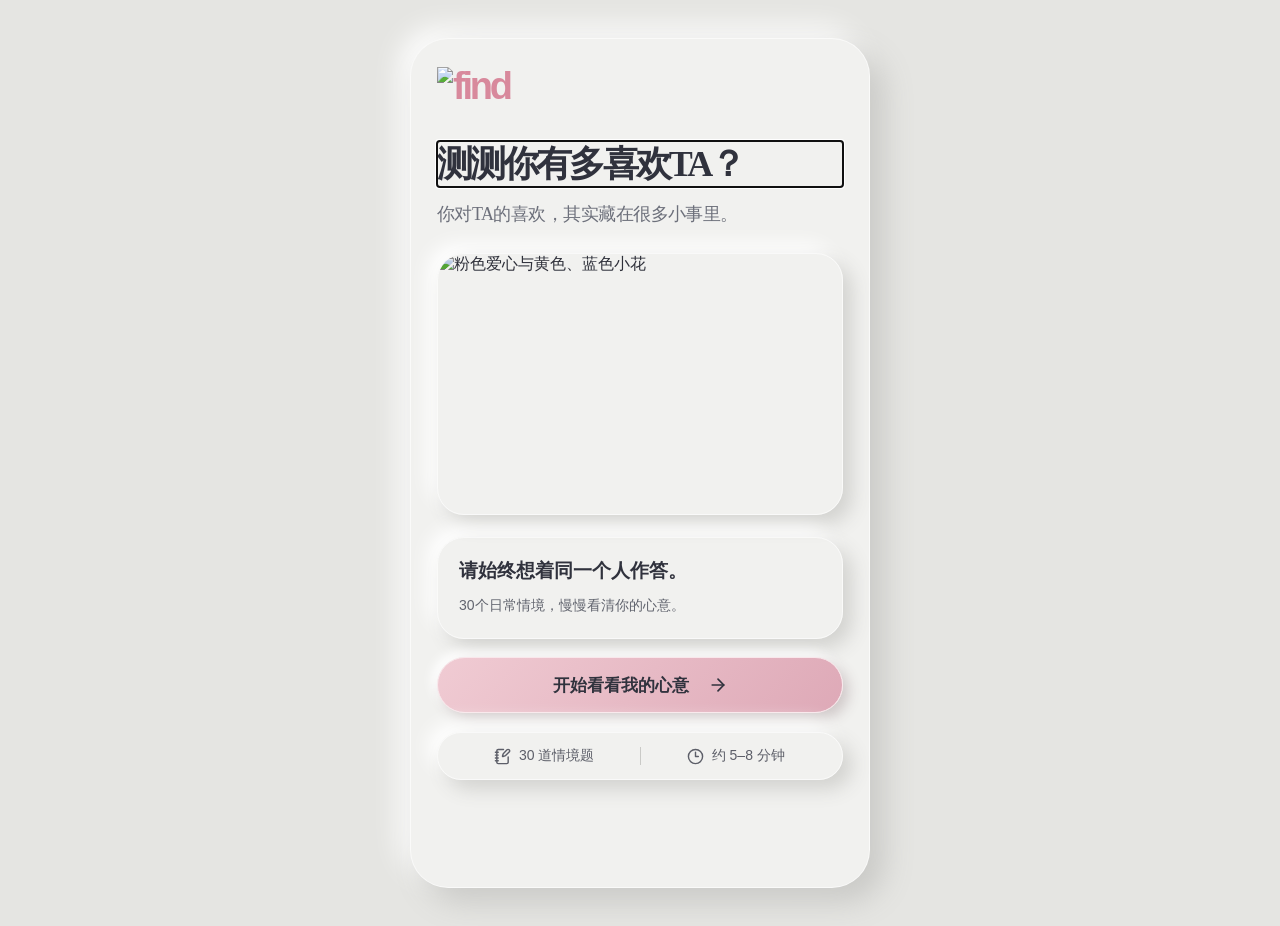
==== index.html @ 719a102c "Publish static site for GitHub Pages" ====
<!doctype html>
<html lang="zh-CN">
  <head>
    <meta charset="UTF-8" />
    <meta name="viewport" content="width=device-width, initial-scale=1.0" />
    <meta name="theme-color" content="#f1f1ef" />
    <title>find · 你有多喜欢TA？</title>
    <script type="module" crossorigin src="./app.js"></script>
    <link rel="stylesheet" crossorigin href="./app.css">
  </head>
  <body><div id="root"></div></body>
</html>
---- app.css ----
:root{--surface:#f1f1ef;--ink:#30323d;--muted:#6d707b;--pink:#d999a9;--yellow:#e5c780;--blue:#b9cde9;--raised:9px 9px 19px #d2d2cf,-9px -9px 19px #fff;--inset:inset 3px 3px 7px #d4d4d1,inset -3px -3px 7px #fff}*{box-sizing:border-box}body{color:var(--ink);-webkit-font-smoothing:antialiased;background:#e5e5e2;margin:0;font-family:-apple-system,BlinkMacSystemFont,PingFang SC,Noto Sans SC,Microsoft YaHei,sans-serif;font-size:16px}button{font:inherit;cursor:pointer;color:inherit}button:focus-visible{outline-offset:4px;outline:3px solid #bd7386}.app-shell{background:var(--surface);border:1px solid #ffffffa3;border-radius:38px;max-width:460px;min-height:850px;margin:38px auto;padding:28px 26px 24px;box-shadow:14px 14px 30px #c9c9c6,-10px -10px 28px #fff}.raised{box-shadow:var(--raised);border:1px solid #ffffffa1;border-radius:27px}.topbar{justify-content:space-between;align-items:center;min-height:42px;margin-bottom:18px;display:flex;position:relative}.brand{letter-spacing:-2.7px;color:#d8899c;font-family:Avenir Next,Century Gothic,sans-serif;font-size:38px;font-weight:600;line-height:1}.centered-brand{font-size:34px;position:absolute;left:50%;transform:translate(-50%)}.top-link,.text-button{color:#656771;background:0 0;border:0;padding:7px 0;font-size:13px}.top-note{color:#747681;font-size:12px}.icon-button{background:var(--surface);border:1px solid #fff;border-radius:50%;place-items:center;width:42px;height:42px;display:grid;box-shadow:5px 5px 10px #d2d2cf,-5px -5px 10px #fff}h1,h2,p{margin-top:0}.home-intro h1{letter-spacing:-1.3px;margin:24px 0 14px;font-size:37px;font-weight:650;line-height:1.34}.home-intro p{color:var(--muted);margin-bottom:22px;font-size:16px;line-height:1.8}.hero-art{aspect-ratio:1.55;margin-bottom:22px;overflow:hidden}.hero-art img{object-fit:cover;mix-blend-mode:multiply;width:100%;height:100%;display:block}.intro-card{margin:0 0 20px;padding:20px 21px}.intro-card h2{margin-bottom:8px;font-size:19px;line-height:1.4}.intro-card p{color:#61646e;margin:0;font-size:14px;line-height:1.8}.facts{color:#5c5e68;border-radius:26px;grid-template-columns:1fr 1px 1fr;align-items:center;margin:0 0 23px;padding:14px 11px;font-size:14px;display:grid}.facts span{white-space:nowrap;justify-content:center;align-items:center;gap:8px;display:flex}.facts i{background:#cacac7;height:18px}.primary{background:linear-gradient(130deg,#f0cbd3,#dea9b7);border:1px solid #f9e7eb;border-radius:29px;justify-content:center;align-items:center;gap:19px;width:100%;min-height:56px;font-size:17px;font-weight:650;transition:transform .15s;display:flex;box-shadow:6px 6px 13px #d0c9c9,-5px -5px 12px #fff}.primary:active{box-shadow:var(--inset);transform:translateY(2px)}.primary:disabled{opacity:.45;cursor:not-allowed}.footnote,.home-bottom{text-align:center;color:#797b83;font-size:12px;line-height:1.75}.footnote{margin:16px 0 0}.home-bottom{margin:20px 0 0}.resume-note{text-align:center;color:#70727b;margin:12px 0 0;font-size:13px}.quiz-progress [data-slot=progress-track]{height:14px;box-shadow:var(--inset);background:#e6e6e3;border:1px solid #fff;padding:3px}.quiz-progress [data-slot=progress-indicator]{background:#dba8b5;border-radius:10px}.progress-label{text-align:right;color:#777982;margin:0 0 28px;font-size:12px}.question-hint{color:#70727c;margin:0 0 26px;font-size:14px;line-height:1.75}.question-hint strong{color:#51535d}.eyebrow{color:#767983;margin:0 0 10px;font-size:13px}.answers{flex-direction:column;gap:16px;display:flex}.answer{cursor:pointer;align-items:center;gap:15px;min-height:87px;padding:17px 43px 17px 18px;transition:background .18s,box-shadow .18s;display:flex;position:relative}.answer.selected{background:#efd9de;border-color:#c994a1;box-shadow:inset 2px 2px 5px #dac0c6,inset -2px -2px 5px #fff1f3,5px 5px 12px #d5d2d0}.answer-letter{width:36px;height:36px;box-shadow:var(--inset);color:#545660;border-radius:50%;flex:0 0 36px;place-items:center;font-size:18px;display:grid}.answer-text{font-size:16px;line-height:1.65}.option-radio{opacity:0;width:100%;height:100%;position:absolute;inset:0}.selected-check{box-sizing:content-box;color:#fff;background:#656771;border-radius:50%;padding:5px;position:absolute;top:50%;right:14px;transform:translateY(-50%)}.skip-option{color:#777a82;text-underline-offset:5px;justify-content:center;align-items:center;gap:8px;min-height:42px;font-size:14px;text-decoration:underline;display:flex}.skip-selected{color:#9d5f70;font-weight:650}.skip-radio{width:16px!important;height:16px!important}.question-bottom{margin-top:24px}.result-intro p{color:#686b75;margin:0;font-size:15px;line-height:1.8}.score-card{justify-content:space-between;align-items:center;gap:7px;padding:21px 20px;display:flex}.score-label{margin-bottom:6px;font-size:16px}.score-number{letter-spacing:-5px;color:#353742;font-family:Avenir Next,sans-serif;font-size:74px;font-weight:450;line-height:1}.score-number span{letter-spacing:0;color:#5d606a;margin-left:9px;font-size:17px}.score-caption{color:#757780;line-height:1.65;margin:10px 0 0!important;font-size:12px!important}.score-ring{background:conic-gradient(#dea4b2 var(--score),#e2e2df 0);border-radius:50%;flex:0 0 112px;width:112px;height:112px;padding:8px;transform:rotate(-38deg);box-shadow:4px 4px 9px #d4d4d1,-4px -4px 9px #fff}.score-ring span{background:var(--surface);border-radius:50%;width:100%;height:100%;display:block;overflow:hidden;transform:rotate(38deg)}.score-ring img{object-fit:cover;mix-blend-mode:multiply;width:100%;height:100%}.dimensions{flex-direction:column;gap:15px;margin:22px 0;display:flex}.dimension-card{padding:0 19px}.dimension-card summary{cursor:pointer;padding:17px 0;list-style:none}.dimension-card summary::-webkit-details-marker{display:none}.dimension-top{justify-content:space-between;align-items:baseline;margin-bottom:10px;font-size:16px;font-weight:650;display:flex}.dimension-top strong{font-variant-numeric:tabular-nums;font-size:23px;font-weight:500}.metric [data-slot=progress-track]{height:12px;box-shadow:var(--inset);background:#e0e0dd}.metric [data-slot=progress-indicator]{background:var(--pink);border-radius:12px}.metric.yellow [data-slot=progress-indicator]{background:var(--yellow)}.metric.blue [data-slot=progress-indicator]{background:var(--blue)}.dimension-result{color:#545761;margin:12px 0 0;font-size:14px;line-height:1.6}.dimension-result b{margin-right:4px;font-weight:650}.dimension-detail{border-top:1px solid #dbdbd8;padding:15px 0 18px}.dimension-detail p{color:#6d7079;margin:0 0 7px;font-size:13px;line-height:1.75}.dimension-detail p:last-child{margin-bottom:0}.closing-card{margin:23px 0 18px;padding:23px 20px}.closing-card h2{margin-bottom:10px;font-size:19px;line-height:1.55}.closing-card p{color:#6b6e78;margin:0;font-size:14px;line-height:1.75}.deep-entry{text-align:left;width:100%;box-shadow:var(--raised);background:linear-gradient(135deg,#d6dfeb,#edf0f4);border:1px solid #e7edf4;border-radius:28px;justify-content:space-between;align-items:center;padding:20px 22px;font-size:15px;line-height:1.6;display:flex}.result-actions{justify-content:space-between;gap:15px;margin:18px 4px 0;display:flex}.find-dialog{max-height:85svh;font-family:inherit;overflow:auto;background:var(--surface)!important;border-radius:28px!important;width:calc(100% - 32px)!important;max-width:440px!important;padding:28px!important}.find-dialog [data-slot=dialog-title]{margin-right:26px;font-size:23px;line-height:1.45}.find-dialog [data-slot=dialog-description]{color:#747680;font-size:14px;line-height:1.65}.dialog-actions{gap:14px;margin-top:18px;display:grid}.secondary-button{background:var(--surface);border:1px solid #fff;border-radius:25px;width:100%;min-height:50px;font-size:16px;box-shadow:5px 5px 10px #d0d0cd,-5px -5px 10px #fff}.about-content,.deep-content{padding-top:6px}.about-content h3,.deep-content h3{margin:21px 0 8px;font-size:17px}.about-content p,.deep-content p{color:#60636d;margin:0;font-size:15px;line-height:1.8}.deep-content section{border-bottom:1px solid #d9d9d6;margin-bottom:16px;padding-bottom:16px}.deep-content .secondary-button{margin-top:4px}@media (width<=520px){body{background:var(--surface)}.app-shell{min-height:100svh;box-shadow:none;padding:24px 24px max(22px,env(safe-area-inset-bottom));border:0;border-radius:0;margin:0 auto}.home-intro h1{margin-top:19px;font-size:35px}.hero-art{aspect-ratio:1.58}}@media (width<=365px){.app-shell{padding-left:18px;padding-right:18px}.home-intro h1{font-size:32px}.answer-text{font-size:15px}.score-number{font-size:64px}.score-ring{flex-basis:95px;width:95px;height:95px}}@media (prefers-reduced-motion:reduce){*{transition:none!important;animation:none!important}}.home-bottom{display:none}.quiz-progress{margin:9px 0 7px}.quiz-progress [data-slot=progress-track]{background:linear-gradient(#eeeeec,#d9d9d7);border:1px solid #ffffffd9;border-radius:16px;height:17px;padding:3px;box-shadow:inset 2px 3px 7px #c6c6c3,inset -2px -2px 6px #fff,0 5px 11px #c8c8c580}.quiz-progress [data-slot=progress-indicator]{background:linear-gradient(#f3c5d0,#d995a8);border-radius:12px;box-shadow:inset 0 1px 2px #fff8,0 2px 5px #c47f9180}.progress-label{text-align:right;letter-spacing:.02em;color:#d4879b;margin:0 0 28px;font-family:Avenir Next,sans-serif;font-size:15px;font-weight:600}.question-heading{margin-bottom:24px}.question-heading h1{letter-spacing:-.5px;margin:0;font-size:24px;font-weight:650;line-height:1.58}.answer-letter{font-family:Avenir Next,sans-serif}.result-intro{margin:18px 0}.report-kicker{letter-spacing:.12em;text-transform:uppercase;font-family:Avenir Next,sans-serif;color:#d4889b!important;margin:0 0 9px!important;font-size:12px!important}.result-intro h1{letter-spacing:-.7px;margin-bottom:15px;font-size:26px;font-weight:650;line-height:1.4}.result-summary{background:linear-gradient(90deg,#f1dce1,#f6f2f0);border-left:4px solid #d894a5;border-radius:18px;padding:15px 17px;position:relative}.result-summary span{color:#ad6779;letter-spacing:.06em;font-size:12px;font-weight:650}.result-summary p{color:#50535e;margin:4px 0 0;line-height:1.68;font-size:15px!important}.score-card{padding:19px 20px}.score-number,.dimension-top strong{font-family:Georgia,Times New Roman,serif;font-weight:400}.score-number span{font-family:Avenir Next,sans-serif}.dimensions{gap:13px;margin:20px 0}.dimension-card summary{padding:15px 0}.dimension-top{margin-bottom:9px}.dimension-top strong{font-size:25px}.dimension-result{align-items:center;gap:8px;margin:11px 0 0;font-size:14px;line-height:1.55;display:flex}.dimension-result b{color:#a96275;white-space:nowrap;background:#f0d9de;border-radius:9px;padding:3px 7px;font-size:12px;font-weight:650}.yellow .dimension-result b{color:#aa8740;background:#f5ebce}.blue .dimension-result b{color:#6983a5;background:#dfe9f7}.dimension-detail{padding:14px 0 16px}.explain-label{color:#a26275;letter-spacing:.03em;margin:0 0 6px;font-size:12px;font-weight:650;display:block}.explain-label.personal{color:#6c7f9e;margin-top:12px}.dimension-detail p{margin:0;font-size:13px;line-height:1.72}.closing-card{background:linear-gradient(135deg,#f1ebea,#f7f4f2);margin:20px 0 16px;padding:19px 20px}.closing-card>span{color:#d28699;margin-bottom:8px;font-family:Georgia,Times New Roman,serif;font-size:14px;font-style:italic;display:block}.closing-card h2{margin-bottom:9px;font-size:18px;font-weight:600;line-height:1.52}.closing-card p{font-size:13px;line-height:1.7}.deep-entry{padding:18px 22px;font-size:14px;line-height:1.55}.deep-entry b{font-size:19px}.result-actions{margin-top:16px}@media (width<=520px){.app-shell{padding:22px 22px max(20px,env(safe-area-inset-bottom))}.home-intro h1{font-size:34px}}@media (width<=365px){.dimension-result{gap:5px;font-size:13px}}body{font-family:PingFang SC,Hiragino Sans GB,Microsoft YaHei,sans-serif}.brand{letter-spacing:-3.2px;font-family:Avenir Next,Futura,sans-serif;font-weight:700}.home-intro h1,.question-heading h1,.result-intro h1,.closing-card h2{letter-spacing:-.08em;font-family:Songti SC,STSong,Noto Serif SC,serif;font-weight:600}.question-heading h1{letter-spacing:-.05em;font-family:PingFang SC,Hiragino Sans GB,sans-serif;font-weight:650}.progress-label{float:right;color:#a94f68;letter-spacing:.04em;background:linear-gradient(145deg,#f8dce3,#eab0bf);border-radius:16px;justify-content:center;align-items:center;min-height:28px;margin:-1px 0 27px;padding:4px 11px;font-family:Avenir Next,Futura,sans-serif;font-size:13px;display:inline-flex;box-shadow:inset 1px 1px 2px #fff9,3px 3px 7px #c98f9c80}.progress-label:before{content:"♥";margin-right:5px;font-size:11px}.quiz-progress [data-slot=progress-track]{background:linear-gradient(#fdfdfc,#dbdbda);border-radius:18px;height:19px;padding:3px 4px;box-shadow:inset 2px 3px 8px #bfc0be,inset -2px -2px 6px #fff,0 6px 13px #c7c7c580}.quiz-progress [data-slot=progress-indicator]{background:linear-gradient(145deg,#f9c7d2,#d97993);box-shadow:inset 1px 1px 2px #fff9,0 3px 6px #bd718780}.dimension-card summary{padding-bottom:36px;position:relative}.expand-hint{color:#90929a;align-items:center;gap:3px;font-size:11px;line-height:1;display:inline-flex;position:absolute;bottom:13px;right:0}.dimension-card[open] .expand-hint svg{transform:rotate(180deg)}.result-intro h1{white-space:nowrap;letter-spacing:-.1em;font-size:23px}.closing-card p{white-space:nowrap;letter-spacing:.01em;font-family:Avenir Next,PingFang SC,sans-serif;font-size:12px}.result-summary p{font-family:Songti SC,STSong,serif;line-height:1.7;font-size:16px!important}.dimension-result span{font-family:Songti SC,STSong,serif}.dimension-detail p{font-family:Songti SC,STSong,serif;font-size:14px;line-height:1.75}@media (width<=365px){.result-intro h1{font-size:20px}.closing-card p{font-size:11px}}.heart-sticker{color:#e690a6;background:linear-gradient(145deg,#f8d4dc,#e9a5b5);border:1px solid #fff6;border-radius:15px 15px 17px 17px;place-items:center;width:39px;height:34px;display:grid;transform:rotate(-7deg);box-shadow:inset 1px 1px 2px #fff9,4px 4px 9px #c78a9980}.heart-sticker svg{transform:rotate(7deg)}.home-intro h1{margin:30px 0 11px;font-size:36px;line-height:1.28}.home-intro p{letter-spacing:-.03em;margin:0 0 23px;font-family:Songti SC,STSong,serif;font-size:18px}.intro-card{margin-bottom:18px}.primary{margin-bottom:19px}.facts{margin:0 0 5px}.progress-label{display:none}.progress-stage{margin:12px 0 38px;position:relative}.progress-stage .quiz-progress{margin:0}.progress-heart{color:#fff;letter-spacing:-.03em;clip-path:polygon(50% 95%,7% 55%,0 30%,12% 8%,32% 8%,50% 25%,68% 8%,88% 8%,100% 30%,93% 55%);filter:drop-shadow(3px 4px 4px #bc6f8270);z-index:1;background:linear-gradient(145deg,#f4b5c4,#d76f8a);place-items:center;width:48px;height:42px;padding-top:1px;font-family:Avenir Next,Futura,sans-serif;font-size:11px;font-weight:700;display:grid;position:absolute;top:-26px;left:0;transform:translate(-50%)}.progress-heart:after{content:"";filter:blur(2px);background:#fff5;border-radius:50%;position:absolute;inset:6px 10px 17px 11px}.progress-heart{isolation:isolate}.progress-heart:before{content:"";z-index:-1;position:absolute;inset:0}.closing-card>span,.deep-entry>span{letter-spacing:.03em;font-family:PingFang SC,Hiragino Sans GB,sans-serif;font-style:normal;font-weight:500}.closing-card{padding-bottom:19px}@media (width<=520px){.home-intro h1{font-size:34px}.home-intro p{font-size:17px}.progress-stage{margin-bottom:38px}}@media (width<=365px){.home-intro h1{font-size:31px}.heart-sticker{width:36px}}.heart-sticker{color:#e780a0;background:linear-gradient(145deg,#fff7fa,#f5c5d2);border-radius:18px;width:47px;height:34px;position:relative;transform:rotate(-4deg);box-shadow:inset 1px 1px 2px #fff,3px 4px 8px #c8789080}.heart-sticker:after{content:"";clip-path:polygon(0 0,100% 0,0 100%);filter:drop-shadow(-1px 2px 1px #c8789070);background:#f1b5c6;width:12px;height:12px;position:absolute;bottom:-6px;left:8px}.heart-sticker svg{stroke-width:1.7px;width:16px;height:16px}.counter{letter-spacing:.03em;color:#383944;font-family:Kaiti SC,STKaiti,KaiTi,serif;font-size:24px;font-weight:500}.counter span{color:#84858c;font-family:Avenir Next,sans-serif;font-size:17px}.progress-stage{align-items:center;gap:10px;margin:21px 0 33px;display:flex}.progress-stage .quiz-progress{flex:1;margin:0}.progress-stage .quiz-progress [data-slot=progress-track]{-webkit-backdrop-filter:blur(8px);backdrop-filter:blur(8px);background:linear-gradient(135deg,#ffffffa8,#e8e4e8a8);border:1px solid #ffffffd9;border-radius:15px;height:22px;padding:3px 4px;box-shadow:inset 2px 2px 6px #bdb9bd75,inset -2px -2px 5px #fff,4px 5px 10px #c9c3c680}.progress-stage .quiz-progress [data-slot=progress-indicator]{background:linear-gradient(135deg,#ffd5e0 0%,#ef9bb5 48%,#dc7896 100%);border-radius:11px;box-shadow:inset 2px 2px 3px #fff9,inset -2px -1px 4px #bd6c8270,0 2px 5px #d7789180}.progress-stage .progress-label{float:none;color:#a8556d;letter-spacing:0;background:linear-gradient(135deg,#fff5f8cc,#f1b4c5d9);border:1px solid #ffffffd5;border-radius:17px;place-items:center;min-width:51px;height:32px;margin:0;padding:0 9px;font-family:Kaiti SC,STKaiti,KaiTi,serif;font-size:16px;font-weight:600;display:grid;box-shadow:inset 1px 1px 2px #fff,3px 4px 8px #c5819170}.progress-stage .progress-label:before,.progress-heart{display:none}.question-heading{margin-top:10px}@media (width<=365px){.counter{font-size:21px}.progress-stage .progress-label{min-width:47px;font-size:14px}}.brand.brand-mark{object-fit:contain;width:100px;height:44px;display:block}.brand.brand-mark.centered-brand{width:82px;height:36px}.counter{letter-spacing:-1px;color:#ca8297;font-variant-numeric:tabular-nums;text-shadow:0 1px #fff,0 2px 2px #bd82951a;align-items:baseline;gap:5px;font-family:Futura,Avenir Next,Century Gothic,sans-serif;font-size:29px;font-weight:400;display:flex}.counter span{letter-spacing:0;color:#ce9aaa;font-family:inherit;font-size:15px;font-weight:400}.minimal-progress{align-items:center;gap:13px;margin:25px 0 30px;display:flex}.minimal-track{background:#e5dfe0;border-radius:5px;flex:1;height:5px;overflow:hidden;box-shadow:inset 0 1px 2px #bfa8b321,0 1px #ffffffb0}.minimal-track>span{border-radius:inherit;background:linear-gradient(90deg,#e8bbc7,#cc8198);height:100%;transition:width .25s;display:block}.minimal-percent{text-align:right;letter-spacing:.02em;color:#b5788b;font-variant-numeric:tabular-nums;min-width:31px;font-family:Avenir Next,Futura,sans-serif;font-size:12px}@media (width<=365px){.counter{font-size:25px}.counter span{font-size:13px}.brand.brand-mark.centered-brand{width:74px}}.closing-card p{white-space:normal}.total-verdict{background:linear-gradient(110deg,#f7e5e9,#f6f2f0);border-left-color:#d98ea2;margin:16px 0 20px;padding:17px 18px}.total-verdict h2{margin:6px 0 4px;font-family:Songti SC,STSong,serif;font-size:19px;line-height:1.45}.total-verdict p{color:#62656f!important;font-family:PingFang SC,Hiragino Sans GB,sans-serif!important;font-size:13px!important;line-height:1.7!important}.dimension-guide{color:#777983;margin:0 0 11px;font-size:12px;line-height:1.6}.dimension-result span{font-size:15px;font-weight:600}.deep-entry small{color:#656b76;margin-top:5px;font-size:11px;font-weight:400;line-height:1.55;display:block}.deep-entry b{margin-top:1px;display:inline-block}.closing-card h2{margin-bottom:7px}.result-summary>h2{color:#373944}@media (width<=365px){.total-verdict h2{font-size:17px}.dimension-top{font-size:15px}.dimension-result span{font-size:14px}}
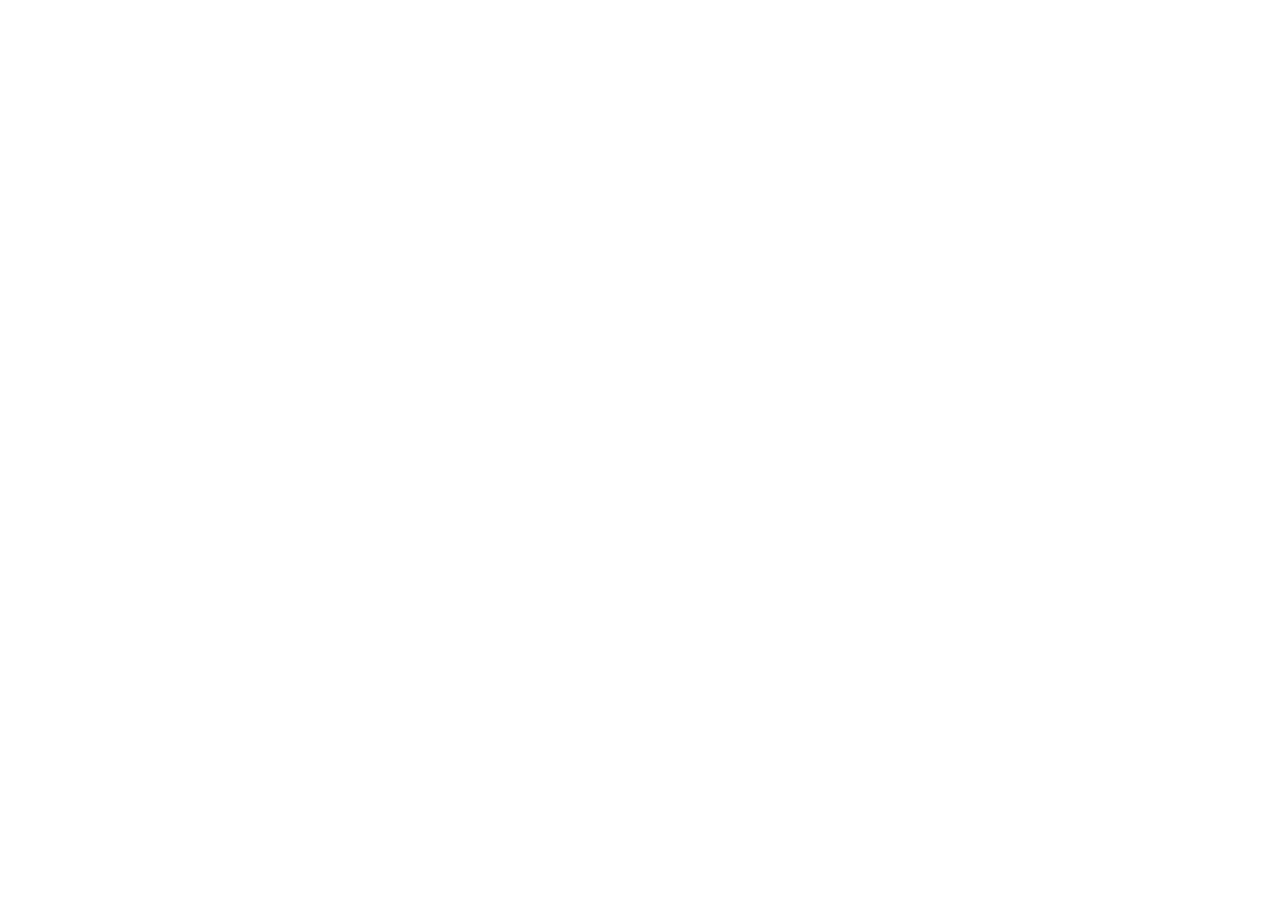
==== commit c2196656: "Add files via upload" ====
--- a/index.html
+++ b/index.html
@@ -5,8 +5,8 @@
     <meta name="viewport" content="width=device-width, initial-scale=1.0" />
     <meta name="theme-color" content="#f1f1ef" />
     <title>find · 你有多喜欢TA？</title>
-    <script type="module" crossorigin src="./app.js"></script>
-    <link rel="stylesheet" crossorigin href="./app.css">
+    <script type="module" crossorigin src="/love-test3/assets/index-DCf-4Rt8.js"></script>
+    <link rel="stylesheet" crossorigin href="/love-test3/assets/index-B7_RnQpk.css">
   </head>
   <body><div id="root"></div></body>
 </html>
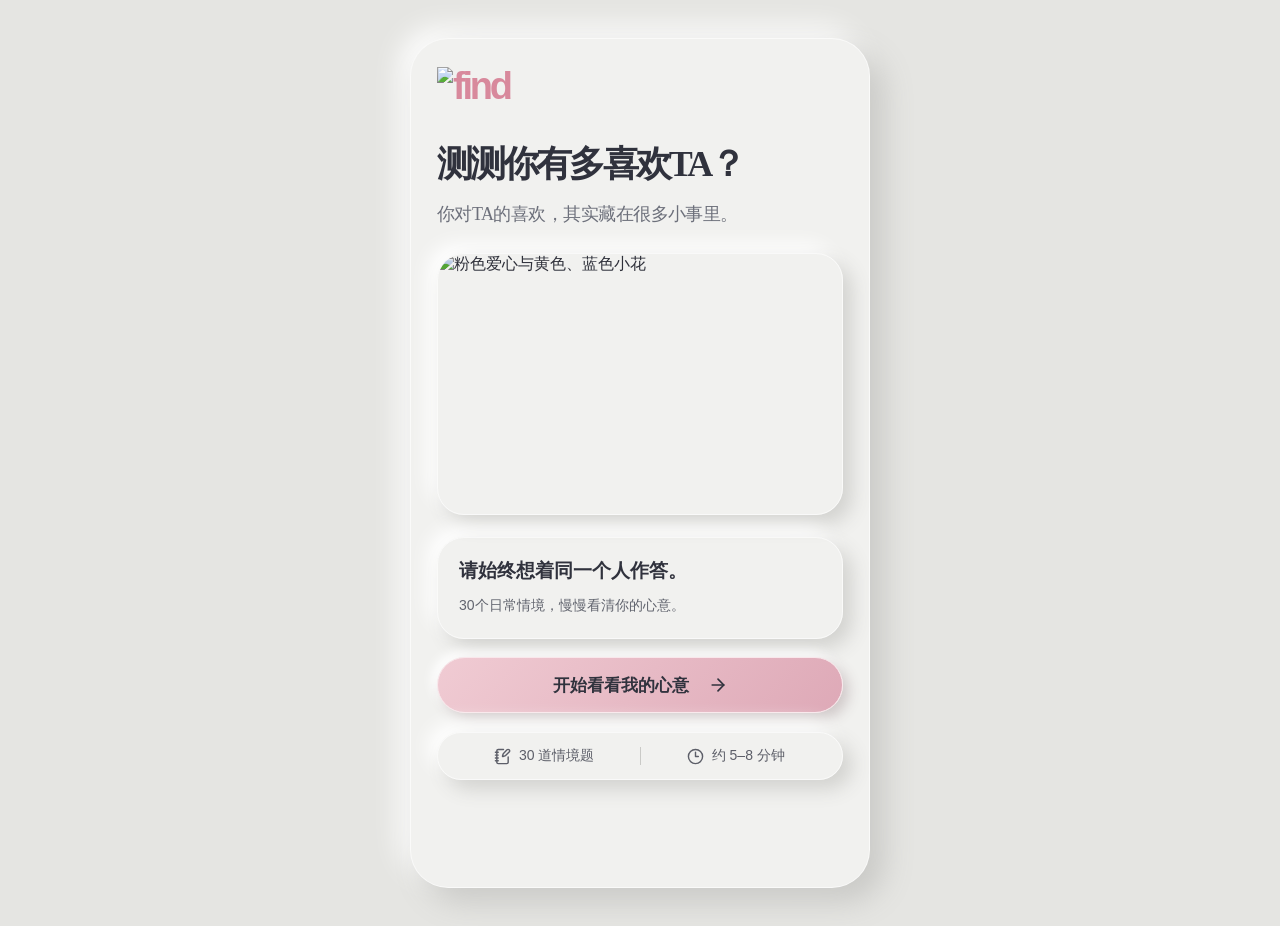
==== commit 1dd0141e: "Add files via upload" ====
--- a/index.html
+++ b/index.html
@@ -5,8 +5,8 @@
     <meta name="viewport" content="width=device-width, initial-scale=1.0" />
     <meta name="theme-color" content="#f1f1ef" />
     <title>find · 你有多喜欢TA？</title>
-    <script type="module" crossorigin src="/love-test3/assets/index-DCf-4Rt8.js"></script>
-    <link rel="stylesheet" crossorigin href="/love-test3/assets/index-B7_RnQpk.css">
+    <script type="module" crossorigin src="./app.js"></script>
+    <link rel="stylesheet" crossorigin href="./app.css">
   </head>
   <body><div id="root"></div></body>
 </html>
--- a/app.css
+++ b/app.css
@@ -0,0 +1 @@
+:root{--surface:#f1f1ef;--ink:#30323d;--muted:#6d707b;--pink:#d999a9;--yellow:#e5c780;--blue:#b9cde9;--raised:9px 9px 19px #d2d2cf,-9px -9px 19px #fff;--inset:inset 3px 3px 7px #d4d4d1,inset -3px -3px 7px #fff}*{box-sizing:border-box}body{color:var(--ink);-webkit-font-smoothing:antialiased;background:#e5e5e2;margin:0;font-family:-apple-system,BlinkMacSystemFont,PingFang SC,Noto Sans SC,Microsoft YaHei,sans-serif;font-size:16px}button{font:inherit;cursor:pointer;color:inherit}button:focus-visible{outline-offset:4px;outline:3px solid #bd7386}.app-shell{background:var(--surface);border:1px solid #ffffffa3;border-radius:38px;max-width:460px;min-height:850px;margin:38px auto;padding:28px 26px 24px;box-shadow:14px 14px 30px #c9c9c6,-10px -10px 28px #fff}.raised{box-shadow:var(--raised);border:1px solid #ffffffa1;border-radius:27px}.topbar{justify-content:space-between;align-items:center;min-height:42px;margin-bottom:18px;display:flex;position:relative}.brand{letter-spacing:-2.7px;color:#d8899c;font-family:Avenir Next,Century Gothic,sans-serif;font-size:38px;font-weight:600;line-height:1}.centered-brand{font-size:34px;position:absolute;left:50%;transform:translate(-50%)}.top-link,.text-button{color:#656771;background:0 0;border:0;padding:7px 0;font-size:13px}.top-note{color:#747681;font-size:12px}.icon-button{background:var(--surface);border:1px solid #fff;border-radius:50%;place-items:center;width:42px;height:42px;display:grid;box-shadow:5px 5px 10px #d2d2cf,-5px -5px 10px #fff}h1,h2,p{margin-top:0}.home-intro h1{letter-spacing:-1.3px;margin:24px 0 14px;font-size:37px;font-weight:650;line-height:1.34}.home-intro p{color:var(--muted);margin-bottom:22px;font-size:16px;line-height:1.8}.hero-art{aspect-ratio:1.55;margin-bottom:22px;overflow:hidden}.hero-art img{object-fit:cover;mix-blend-mode:multiply;width:100%;height:100%;display:block}.intro-card{margin:0 0 20px;padding:20px 21px}.intro-card h2{margin-bottom:8px;font-size:19px;line-height:1.4}.intro-card p{color:#61646e;margin:0;font-size:14px;line-height:1.8}.facts{color:#5c5e68;border-radius:26px;grid-template-columns:1fr 1px 1fr;align-items:center;margin:0 0 23px;padding:14px 11px;font-size:14px;display:grid}.facts span{white-space:nowrap;justify-content:center;align-items:center;gap:8px;display:flex}.facts i{background:#cacac7;height:18px}.primary{background:linear-gradient(130deg,#f0cbd3,#dea9b7);border:1px solid #f9e7eb;border-radius:29px;justify-content:center;align-items:center;gap:19px;width:100%;min-height:56px;font-size:17px;font-weight:650;transition:transform .15s;display:flex;box-shadow:6px 6px 13px #d0c9c9,-5px -5px 12px #fff}.primary:active{box-shadow:var(--inset);transform:translateY(2px)}.primary:disabled{opacity:.45;cursor:not-allowed}.footnote,.home-bottom{text-align:center;color:#797b83;font-size:12px;line-height:1.75}.footnote{margin:16px 0 0}.home-bottom{margin:20px 0 0}.resume-note{text-align:center;color:#70727b;margin:12px 0 0;font-size:13px}.quiz-progress [data-slot=progress-track]{height:14px;box-shadow:var(--inset);background:#e6e6e3;border:1px solid #fff;padding:3px}.quiz-progress [data-slot=progress-indicator]{background:#dba8b5;border-radius:10px}.progress-label{text-align:right;color:#777982;margin:0 0 28px;font-size:12px}.question-hint{color:#70727c;margin:0 0 26px;font-size:14px;line-height:1.75}.question-hint strong{color:#51535d}.eyebrow{color:#767983;margin:0 0 10px;font-size:13px}.answers{flex-direction:column;gap:16px;display:flex}.answer{cursor:pointer;align-items:center;gap:15px;min-height:87px;padding:17px 43px 17px 18px;transition:background .18s,box-shadow .18s;display:flex;position:relative}.answer.selected{background:#efd9de;border-color:#c994a1;box-shadow:inset 2px 2px 5px #dac0c6,inset -2px -2px 5px #fff1f3,5px 5px 12px #d5d2d0}.answer-letter{width:36px;height:36px;box-shadow:var(--inset);color:#545660;border-radius:50%;flex:0 0 36px;place-items:center;font-size:18px;display:grid}.answer-text{font-size:16px;line-height:1.65}.option-radio{opacity:0;width:100%;height:100%;position:absolute;inset:0}.selected-check{box-sizing:content-box;color:#fff;background:#656771;border-radius:50%;padding:5px;position:absolute;top:50%;right:14px;transform:translateY(-50%)}.skip-option{color:#777a82;text-underline-offset:5px;justify-content:center;align-items:center;gap:8px;min-height:42px;font-size:14px;text-decoration:underline;display:flex}.skip-selected{color:#9d5f70;font-weight:650}.skip-radio{width:16px!important;height:16px!important}.question-bottom{margin-top:24px}.result-intro p{color:#686b75;margin:0;font-size:15px;line-height:1.8}.score-card{justify-content:space-between;align-items:center;gap:7px;padding:21px 20px;display:flex}.score-label{margin-bottom:6px;font-size:16px}.score-number{letter-spacing:-5px;color:#353742;font-family:Avenir Next,sans-serif;font-size:74px;font-weight:450;line-height:1}.score-number span{letter-spacing:0;color:#5d606a;margin-left:9px;font-size:17px}.score-caption{color:#757780;line-height:1.65;margin:10px 0 0!important;font-size:12px!important}.score-ring{background:conic-gradient(#dea4b2 var(--score),#e2e2df 0);border-radius:50%;flex:0 0 112px;width:112px;height:112px;padding:8px;transform:rotate(-38deg);box-shadow:4px 4px 9px #d4d4d1,-4px -4px 9px #fff}.score-ring span{background:var(--surface);border-radius:50%;width:100%;height:100%;display:block;overflow:hidden;transform:rotate(38deg)}.score-ring img{object-fit:cover;mix-blend-mode:multiply;width:100%;height:100%}.dimensions{flex-direction:column;gap:15px;margin:22px 0;display:flex}.dimension-card{padding:0 19px}.dimension-card summary{cursor:pointer;padding:17px 0;list-style:none}.dimension-card summary::-webkit-details-marker{display:none}.dimension-top{justify-content:space-between;align-items:baseline;margin-bottom:10px;font-size:16px;font-weight:650;display:flex}.dimension-top strong{font-variant-numeric:tabular-nums;font-size:23px;font-weight:500}.metric [data-slot=progress-track]{height:12px;box-shadow:var(--inset);background:#e0e0dd}.metric [data-slot=progress-indicator]{background:var(--pink);border-radius:12px}.metric.yellow [data-slot=progress-indicator]{background:var(--yellow)}.metric.blue [data-slot=progress-indicator]{background:var(--blue)}.dimension-result{color:#545761;margin:12px 0 0;font-size:14px;line-height:1.6}.dimension-result b{margin-right:4px;font-weight:650}.dimension-detail{border-top:1px solid #dbdbd8;padding:15px 0 18px}.dimension-detail p{color:#6d7079;margin:0 0 7px;font-size:13px;line-height:1.75}.dimension-detail p:last-child{margin-bottom:0}.closing-card{margin:23px 0 18px;padding:23px 20px}.closing-card h2{margin-bottom:10px;font-size:19px;line-height:1.55}.closing-card p{color:#6b6e78;margin:0;font-size:14px;line-height:1.75}.deep-entry{text-align:left;width:100%;box-shadow:var(--raised);background:linear-gradient(135deg,#d6dfeb,#edf0f4);border:1px solid #e7edf4;border-radius:28px;justify-content:space-between;align-items:center;padding:20px 22px;font-size:15px;line-height:1.6;display:flex}.result-actions{justify-content:space-between;gap:15px;margin:18px 4px 0;display:flex}.find-dialog{max-height:85svh;font-family:inherit;overflow:auto;background:var(--surface)!important;border-radius:28px!important;width:calc(100% - 32px)!important;max-width:440px!important;padding:28px!important}.find-dialog [data-slot=dialog-title]{margin-right:26px;font-size:23px;line-height:1.45}.find-dialog [data-slot=dialog-description]{color:#747680;font-size:14px;line-height:1.65}.dialog-actions{gap:14px;margin-top:18px;display:grid}.secondary-button{background:var(--surface);border:1px solid #fff;border-radius:25px;width:100%;min-height:50px;font-size:16px;box-shadow:5px 5px 10px #d0d0cd,-5px -5px 10px #fff}.about-content,.deep-content{padding-top:6px}.about-content h3,.deep-content h3{margin:21px 0 8px;font-size:17px}.about-content p,.deep-content p{color:#60636d;margin:0;font-size:15px;line-height:1.8}.deep-content section{border-bottom:1px solid #d9d9d6;margin-bottom:16px;padding-bottom:16px}.deep-content .secondary-button{margin-top:4px}@media (width<=520px){body{background:var(--surface)}.app-shell{min-height:100svh;box-shadow:none;padding:24px 24px max(22px,env(safe-area-inset-bottom));border:0;border-radius:0;margin:0 auto}.home-intro h1{margin-top:19px;font-size:35px}.hero-art{aspect-ratio:1.58}}@media (width<=365px){.app-shell{padding-left:18px;padding-right:18px}.home-intro h1{font-size:32px}.answer-text{font-size:15px}.score-number{font-size:64px}.score-ring{flex-basis:95px;width:95px;height:95px}}@media (prefers-reduced-motion:reduce){*{transition:none!important;animation:none!important}}.home-bottom{display:none}.quiz-progress{margin:9px 0 7px}.quiz-progress [data-slot=progress-track]{background:linear-gradient(#eeeeec,#d9d9d7);border:1px solid #ffffffd9;border-radius:16px;height:17px;padding:3px;box-shadow:inset 2px 3px 7px #c6c6c3,inset -2px -2px 6px #fff,0 5px 11px #c8c8c580}.quiz-progress [data-slot=progress-indicator]{background:linear-gradient(#f3c5d0,#d995a8);border-radius:12px;box-shadow:inset 0 1px 2px #fff8,0 2px 5px #c47f9180}.progress-label{text-align:right;letter-spacing:.02em;color:#d4879b;margin:0 0 28px;font-family:Avenir Next,sans-serif;font-size:15px;font-weight:600}.question-heading{margin-bottom:24px}.question-heading h1{letter-spacing:-.5px;margin:0;font-size:24px;font-weight:650;line-height:1.58}.answer-letter{font-family:Avenir Next,sans-serif}.result-intro{margin:18px 0}.report-kicker{letter-spacing:.12em;text-transform:uppercase;font-family:Avenir Next,sans-serif;color:#d4889b!important;margin:0 0 9px!important;font-size:12px!important}.result-intro h1{letter-spacing:-.7px;margin-bottom:15px;font-size:26px;font-weight:650;line-height:1.4}.result-summary{background:linear-gradient(90deg,#f1dce1,#f6f2f0);border-left:4px solid #d894a5;border-radius:18px;padding:15px 17px;position:relative}.result-summary span{color:#ad6779;letter-spacing:.06em;font-size:12px;font-weight:650}.result-summary p{color:#50535e;margin:4px 0 0;line-height:1.68;font-size:15px!important}.score-card{padding:19px 20px}.score-number,.dimension-top strong{font-family:Georgia,Times New Roman,serif;font-weight:400}.score-number span{font-family:Avenir Next,sans-serif}.dimensions{gap:13px;margin:20px 0}.dimension-card summary{padding:15px 0}.dimension-top{margin-bottom:9px}.dimension-top strong{font-size:25px}.dimension-result{align-items:center;gap:8px;margin:11px 0 0;font-size:14px;line-height:1.55;display:flex}.dimension-result b{color:#a96275;white-space:nowrap;background:#f0d9de;border-radius:9px;padding:3px 7px;font-size:12px;font-weight:650}.yellow .dimension-result b{color:#aa8740;background:#f5ebce}.blue .dimension-result b{color:#6983a5;background:#dfe9f7}.dimension-detail{padding:14px 0 16px}.explain-label{color:#a26275;letter-spacing:.03em;margin:0 0 6px;font-size:12px;font-weight:650;display:block}.explain-label.personal{color:#6c7f9e;margin-top:12px}.dimension-detail p{margin:0;font-size:13px;line-height:1.72}.closing-card{background:linear-gradient(135deg,#f1ebea,#f7f4f2);margin:20px 0 16px;padding:19px 20px}.closing-card>span{color:#d28699;margin-bottom:8px;font-family:Georgia,Times New Roman,serif;font-size:14px;font-style:italic;display:block}.closing-card h2{margin-bottom:9px;font-size:18px;font-weight:600;line-height:1.52}.closing-card p{font-size:13px;line-height:1.7}.deep-entry{padding:18px 22px;font-size:14px;line-height:1.55}.deep-entry b{font-size:19px}.result-actions{margin-top:16px}@media (width<=520px){.app-shell{padding:22px 22px max(20px,env(safe-area-inset-bottom))}.home-intro h1{font-size:34px}}@media (width<=365px){.dimension-result{gap:5px;font-size:13px}}body{font-family:PingFang SC,Hiragino Sans GB,Microsoft YaHei,sans-serif}.brand{letter-spacing:-3.2px;font-family:Avenir Next,Futura,sans-serif;font-weight:700}.home-intro h1,.question-heading h1,.result-intro h1,.closing-card h2{letter-spacing:-.08em;font-family:Songti SC,STSong,Noto Serif SC,serif;font-weight:600}.question-heading h1{letter-spacing:-.05em;font-family:PingFang SC,Hiragino Sans GB,sans-serif;font-weight:650}.progress-label{float:right;color:#a94f68;letter-spacing:.04em;background:linear-gradient(145deg,#f8dce3,#eab0bf);border-radius:16px;justify-content:center;align-items:center;min-height:28px;margin:-1px 0 27px;padding:4px 11px;font-family:Avenir Next,Futura,sans-serif;font-size:13px;display:inline-flex;box-shadow:inset 1px 1px 2px #fff9,3px 3px 7px #c98f9c80}.progress-label:before{content:"♥";margin-right:5px;font-size:11px}.quiz-progress [data-slot=progress-track]{background:linear-gradient(#fdfdfc,#dbdbda);border-radius:18px;height:19px;padding:3px 4px;box-shadow:inset 2px 3px 8px #bfc0be,inset -2px -2px 6px #fff,0 6px 13px #c7c7c580}.quiz-progress [data-slot=progress-indicator]{background:linear-gradient(145deg,#f9c7d2,#d97993);box-shadow:inset 1px 1px 2px #fff9,0 3px 6px #bd718780}.dimension-card summary{padding-bottom:36px;position:relative}.expand-hint{color:#90929a;align-items:center;gap:3px;font-size:11px;line-height:1;display:inline-flex;position:absolute;bottom:13px;right:0}.dimension-card[open] .expand-hint svg{transform:rotate(180deg)}.result-intro h1{white-space:nowrap;letter-spacing:-.1em;font-size:23px}.closing-card p{white-space:nowrap;letter-spacing:.01em;font-family:Avenir Next,PingFang SC,sans-serif;font-size:12px}.result-summary p{font-family:Songti SC,STSong,serif;line-height:1.7;font-size:16px!important}.dimension-result span{font-family:Songti SC,STSong,serif}.dimension-detail p{font-family:Songti SC,STSong,serif;font-size:14px;line-height:1.75}@media (width<=365px){.result-intro h1{font-size:20px}.closing-card p{font-size:11px}}.heart-sticker{color:#e690a6;background:linear-gradient(145deg,#f8d4dc,#e9a5b5);border:1px solid #fff6;border-radius:15px 15px 17px 17px;place-items:center;width:39px;height:34px;display:grid;transform:rotate(-7deg);box-shadow:inset 1px 1px 2px #fff9,4px 4px 9px #c78a9980}.heart-sticker svg{transform:rotate(7deg)}.home-intro h1{margin:30px 0 11px;font-size:36px;line-height:1.28}.home-intro p{letter-spacing:-.03em;margin:0 0 23px;font-family:Songti SC,STSong,serif;font-size:18px}.intro-card{margin-bottom:18px}.primary{margin-bottom:19px}.facts{margin:0 0 5px}.progress-label{display:none}.progress-stage{margin:12px 0 38px;position:relative}.progress-stage .quiz-progress{margin:0}.progress-heart{color:#fff;letter-spacing:-.03em;clip-path:polygon(50% 95%,7% 55%,0 30%,12% 8%,32% 8%,50% 25%,68% 8%,88% 8%,100% 30%,93% 55%);filter:drop-shadow(3px 4px 4px #bc6f8270);z-index:1;background:linear-gradient(145deg,#f4b5c4,#d76f8a);place-items:center;width:48px;height:42px;padding-top:1px;font-family:Avenir Next,Futura,sans-serif;font-size:11px;font-weight:700;display:grid;position:absolute;top:-26px;left:0;transform:translate(-50%)}.progress-heart:after{content:"";filter:blur(2px);background:#fff5;border-radius:50%;position:absolute;inset:6px 10px 17px 11px}.progress-heart{isolation:isolate}.progress-heart:before{content:"";z-index:-1;position:absolute;inset:0}.closing-card>span,.deep-entry>span{letter-spacing:.03em;font-family:PingFang SC,Hiragino Sans GB,sans-serif;font-style:normal;font-weight:500}.closing-card{padding-bottom:19px}@media (width<=520px){.home-intro h1{font-size:34px}.home-intro p{font-size:17px}.progress-stage{margin-bottom:38px}}@media (width<=365px){.home-intro h1{font-size:31px}.heart-sticker{width:36px}}.heart-sticker{color:#e780a0;background:linear-gradient(145deg,#fff7fa,#f5c5d2);border-radius:18px;width:47px;height:34px;position:relative;transform:rotate(-4deg);box-shadow:inset 1px 1px 2px #fff,3px 4px 8px #c8789080}.heart-sticker:after{content:"";clip-path:polygon(0 0,100% 0,0 100%);filter:drop-shadow(-1px 2px 1px #c8789070);background:#f1b5c6;width:12px;height:12px;position:absolute;bottom:-6px;left:8px}.heart-sticker svg{stroke-width:1.7px;width:16px;height:16px}.counter{letter-spacing:.03em;color:#383944;font-family:Kaiti SC,STKaiti,KaiTi,serif;font-size:24px;font-weight:500}.counter span{color:#84858c;font-family:Avenir Next,sans-serif;font-size:17px}.progress-stage{align-items:center;gap:10px;margin:21px 0 33px;display:flex}.progress-stage .quiz-progress{flex:1;margin:0}.progress-stage .quiz-progress [data-slot=progress-track]{-webkit-backdrop-filter:blur(8px);backdrop-filter:blur(8px);background:linear-gradient(135deg,#ffffffa8,#e8e4e8a8);border:1px solid #ffffffd9;border-radius:15px;height:22px;padding:3px 4px;box-shadow:inset 2px 2px 6px #bdb9bd75,inset -2px -2px 5px #fff,4px 5px 10px #c9c3c680}.progress-stage .quiz-progress [data-slot=progress-indicator]{background:linear-gradient(135deg,#ffd5e0 0%,#ef9bb5 48%,#dc7896 100%);border-radius:11px;box-shadow:inset 2px 2px 3px #fff9,inset -2px -1px 4px #bd6c8270,0 2px 5px #d7789180}.progress-stage .progress-label{float:none;color:#a8556d;letter-spacing:0;background:linear-gradient(135deg,#fff5f8cc,#f1b4c5d9);border:1px solid #ffffffd5;border-radius:17px;place-items:center;min-width:51px;height:32px;margin:0;padding:0 9px;font-family:Kaiti SC,STKaiti,KaiTi,serif;font-size:16px;font-weight:600;display:grid;box-shadow:inset 1px 1px 2px #fff,3px 4px 8px #c5819170}.progress-stage .progress-label:before,.progress-heart{display:none}.question-heading{margin-top:10px}@media (width<=365px){.counter{font-size:21px}.progress-stage .progress-label{min-width:47px;font-size:14px}}.brand.brand-mark{object-fit:contain;width:100px;height:44px;display:block}.brand.brand-mark.centered-brand{width:82px;height:36px}.counter{letter-spacing:-1px;color:#ca8297;font-variant-numeric:tabular-nums;text-shadow:0 1px #fff,0 2px 2px #bd82951a;align-items:baseline;gap:5px;font-family:Futura,Avenir Next,Century Gothic,sans-serif;font-size:29px;font-weight:400;display:flex}.counter span{letter-spacing:0;color:#ce9aaa;font-family:inherit;font-size:15px;font-weight:400}.minimal-progress{align-items:center;gap:13px;margin:25px 0 30px;display:flex}.minimal-track{background:#e5dfe0;border-radius:5px;flex:1;height:5px;overflow:hidden;box-shadow:inset 0 1px 2px #bfa8b321,0 1px #ffffffb0}.minimal-track>span{border-radius:inherit;background:linear-gradient(90deg,#e8bbc7,#cc8198);height:100%;transition:width .25s;display:block}.minimal-percent{text-align:right;letter-spacing:.02em;color:#b5788b;font-variant-numeric:tabular-nums;min-width:31px;font-family:Avenir Next,Futura,sans-serif;font-size:12px}@media (width<=365px){.counter{font-size:25px}.counter span{font-size:13px}.brand.brand-mark.centered-brand{width:74px}}.closing-card p{white-space:normal}.total-verdict{background:linear-gradient(110deg,#f7e5e9,#f6f2f0);border-left-color:#d98ea2;margin:16px 0 20px;padding:17px 18px}.total-verdict h2{margin:6px 0 4px;font-family:Songti SC,STSong,serif;font-size:19px;line-height:1.45}.total-verdict p{color:#62656f!important;font-family:PingFang SC,Hiragino Sans GB,sans-serif!important;font-size:13px!important;line-height:1.7!important}.dimension-guide{color:#777983;margin:0 0 11px;font-size:12px;line-height:1.6}.dimension-result span{font-size:15px;font-weight:600}.deep-entry small{color:#656b76;margin-top:5px;font-size:11px;font-weight:400;line-height:1.55;display:block}.deep-entry b{margin-top:1px;display:inline-block}.closing-card h2{margin-bottom:7px}.result-summary>h2{color:#373944}@media (width<=365px){.total-verdict h2{font-size:17px}.dimension-top{font-size:15px}.dimension-result span{font-size:14px}}
